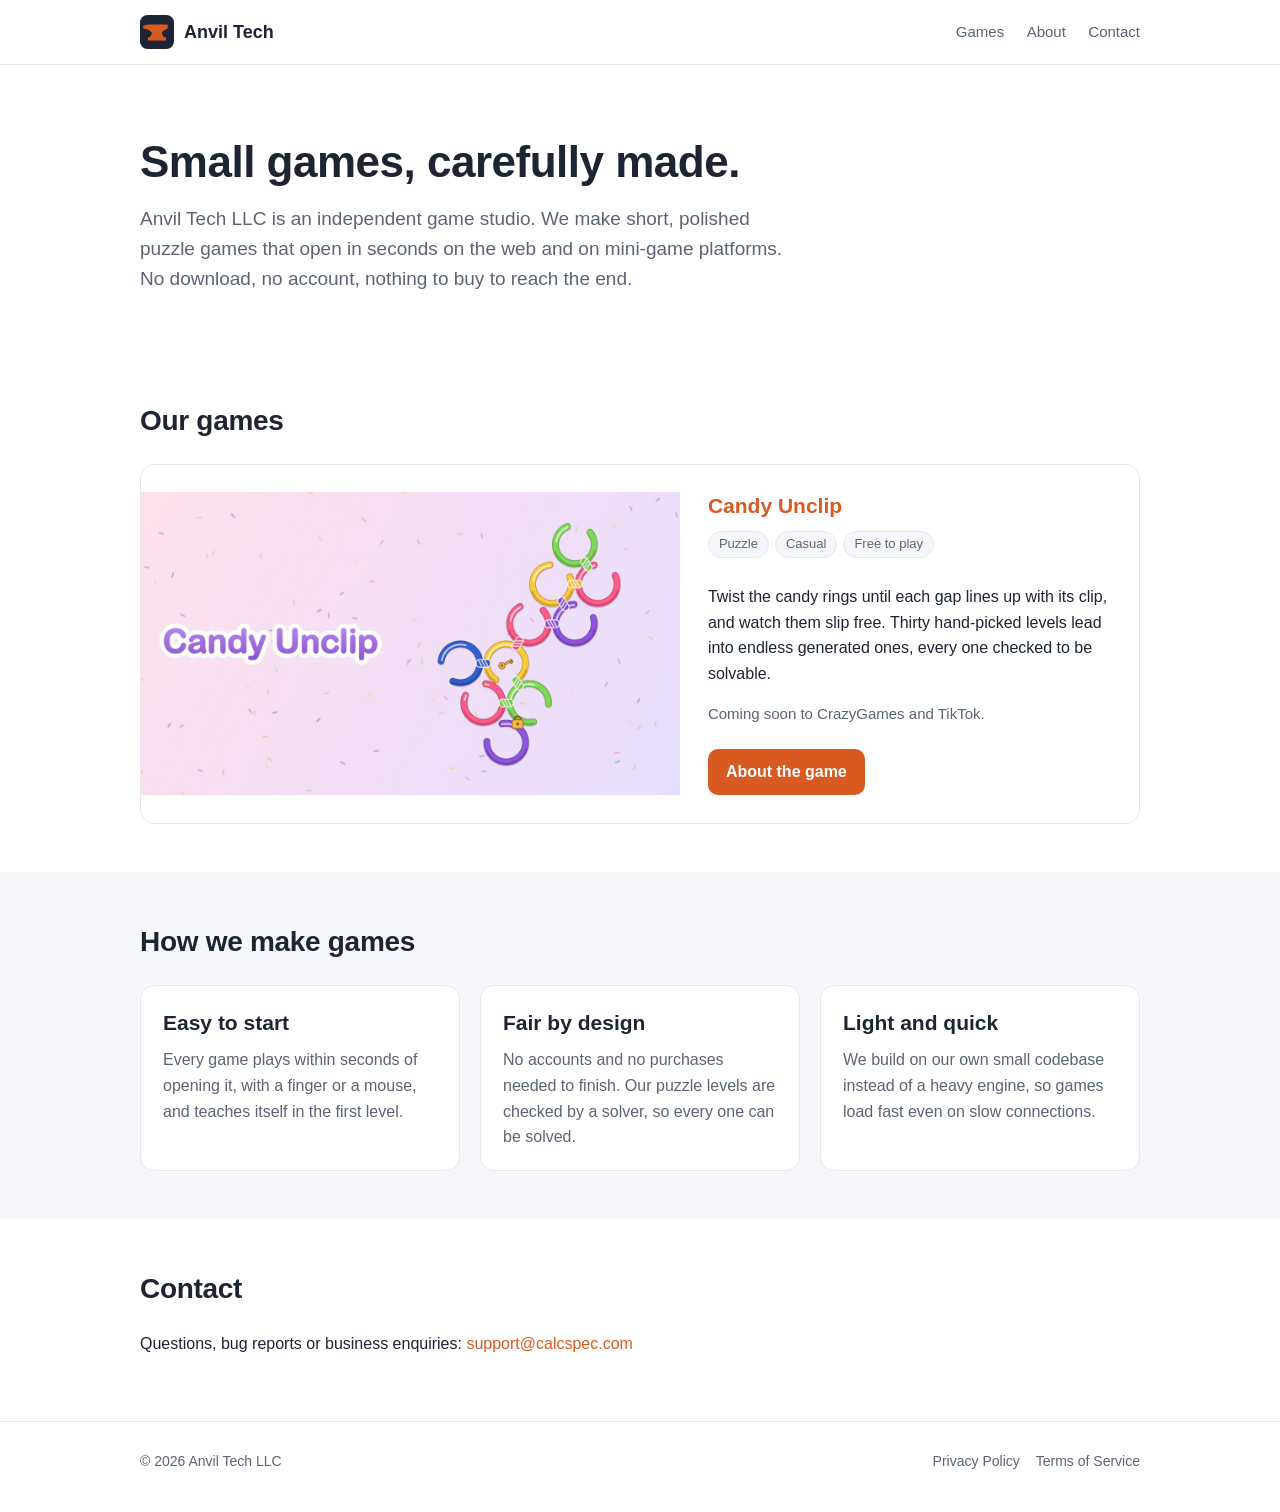
==== index.html @ 0a37cbaa "The Anvil Tech LLC website: home, Candy Unclip, privacy policy and terms of service Co-Authored-By: " ====
<!doctype html>
<html lang="en">
<head>
<meta charset="utf-8">
<meta name="viewport" content="width=device-width, initial-scale=1">
<title>Anvil Tech | Small games, carefully made</title>
<meta name="description" content="Anvil Tech LLC is an independent game studio making short, polished puzzle games for the web and for mini-game platforms.">
<link rel="icon" type="image/svg+xml" href="/assets/logo.svg">
<link rel="stylesheet" href="/assets/style.css">
</head>
<body>
<header class="site">
  <div class="wrap">
    <a class="brand" href="/"><img src="/assets/logo.svg" alt="">Anvil Tech</a>
    <nav class="site">
      <a href="/#games">Games</a>
      <a href="/#about">About</a>
      <a href="/#contact">Contact</a>
    </nav>
  </div>
</header>

<main>
  <div class="wrap hero">
    <h1>Small games, carefully made.</h1>
    <p>Anvil Tech LLC is an independent game studio. We make short, polished puzzle games that open in seconds on the web and on mini-game platforms. No download, no account, nothing to buy to reach the end.</p>
  </div>

  <section id="games">
    <div class="wrap">
      <h2>Our games</h2>
      <div class="card">
        <a href="/games/candy-unclip/"><img src="/assets/img/candy-unclip-cover.jpg" alt="Candy Unclip: candy-coloured rings clipped together" width="1280" height="720"></a>
        <div class="body">
          <h3><a href="/games/candy-unclip/">Candy Unclip</a></h3>
          <span class="tag">Puzzle</span><span class="tag">Casual</span><span class="tag">Free to play</span>
          <p>Twist the candy rings until each gap lines up with its clip, and watch them slip free. Thirty hand-picked levels lead into endless generated ones, every one checked to be solvable.</p>
          <p class="note">Coming soon to CrazyGames and TikTok.</p>
          <a class="btn" href="/games/candy-unclip/">About the game</a>
        </div>
      </div>
    </div>
  </section>

  <section id="about" class="soft">
    <div class="wrap">
      <h2>How we make games</h2>
      <div class="grid3">
        <div>
          <h3>Easy to start</h3>
          <p>Every game plays within seconds of opening it, with a finger or a mouse, and teaches itself in the first level.</p>
        </div>
        <div>
          <h3>Fair by design</h3>
          <p>No accounts and no purchases needed to finish. Our puzzle levels are checked by a solver, so every one can be solved.</p>
        </div>
        <div>
          <h3>Light and quick</h3>
          <p>We build on our own small codebase instead of a heavy engine, so games load fast even on slow connections.</p>
        </div>
      </div>
    </div>
  </section>

  <section id="contact">
    <div class="wrap">
      <h2>Contact</h2>
      <p>Questions, bug reports or business enquiries: <a href="mailto:support@calcspec.com">support@calcspec.com</a></p>
    </div>
  </section>
</main>

<footer class="site">
  <div class="wrap">
    <span>© 2026 Anvil Tech LLC</span>
    <span><a href="/privacy/">Privacy Policy</a><a href="/terms/">Terms of Service</a></span>
  </div>
</footer>
</body>
</html>
---- assets/style.css ----
:root {
  --ink: #1d2433;
  --muted: #5b6475;
  --line: #e6e8ee;
  --bg: #ffffff;
  --soft: #f6f7fa;
  --accent: #d95a20;
  --accent-ink: #ffffff;
  --radius: 14px;
  --max: 1040px;
}

* {
  box-sizing: border-box;
}

html {
  -webkit-text-size-adjust: 100%;
}

body {
  margin: 0;
  font: 16px/1.6 -apple-system, BlinkMacSystemFont, "Segoe UI", Roboto, "Helvetica Neue", Arial, sans-serif;
  color: var(--ink);
  background: var(--bg);
}

a {
  color: var(--accent);
  text-decoration: none;
}

a:hover {
  text-decoration: underline;
}

img {
  max-width: 100%;
  height: auto;
  display: block;
}

.wrap {
  max-width: var(--max);
  margin: 0 auto;
  padding: 0 20px;
}

header.site {
  border-bottom: 1px solid var(--line);
}

header.site .wrap {
  display: flex;
  align-items: center;
  justify-content: space-between;
  min-height: 64px;
  gap: 16px;
  flex-wrap: wrap;
}

.brand {
  display: flex;
  align-items: center;
  gap: 10px;
  font-weight: 800;
  font-size: 18px;
  color: var(--ink);
}

.brand:hover {
  text-decoration: none;
}

.brand img {
  width: 34px;
  height: 34px;
}

nav.site a {
  color: var(--muted);
  margin-left: 18px;
  font-size: 15px;
}

nav.site a:hover,
nav.site a[aria-current="page"] {
  color: var(--ink);
  text-decoration: none;
}

.hero {
  padding-top: 72px;
  padding-bottom: 56px;
}

.hero h1 {
  font-size: 44px;
  line-height: 1.15;
  margin: 0 0 16px;
  letter-spacing: -0.5px;
}

.hero p {
  font-size: 19px;
  color: var(--muted);
  max-width: 660px;
  margin: 0;
}

section {
  padding: 48px 0;
}

section.soft {
  background: var(--soft);
}

h2 {
  font-size: 28px;
  margin: 0 0 20px;
  letter-spacing: -0.3px;
}

h3 {
  font-size: 21px;
  margin: 0 0 8px;
}

.card {
  display: grid;
  grid-template-columns: 1.25fr 1fr;
  gap: 28px;
  align-items: center;
  background: #fff;
  border: 1px solid var(--line);
  border-radius: var(--radius);
  overflow: hidden;
}

.card .body {
  padding: 24px 28px 28px 0;
}

.tag {
  display: inline-block;
  font-size: 13px;
  color: var(--muted);
  background: var(--soft);
  border: 1px solid var(--line);
  border-radius: 999px;
  padding: 2px 10px;
  margin: 0 6px 10px 0;
}

.btn {
  display: inline-block;
  background: var(--accent);
  color: var(--accent-ink);
  font-weight: 700;
  padding: 10px 18px;
  border-radius: 10px;
  margin-top: 8px;
}

.btn:hover {
  text-decoration: none;
  filter: brightness(1.06);
}

.note {
  color: var(--muted);
  font-size: 15px;
}

.grid3 {
  display: grid;
  grid-template-columns: repeat(3, 1fr);
  gap: 20px;
}

.grid3 > div {
  background: #fff;
  border: 1px solid var(--line);
  border-radius: var(--radius);
  padding: 20px 22px;
}

.grid3 p {
  margin: 0;
  color: var(--muted);
}

.game-head {
  display: flex;
  align-items: center;
  gap: 18px;
  margin: 48px 0 20px;
}

.game-head img {
  width: 88px;
  height: 88px;
  border-radius: 20px;
}

.game-head h1 {
  font-size: 38px;
  margin: 0;
  letter-spacing: -0.4px;
}

.game-head p {
  margin: 2px 0 0;
  color: var(--muted);
}

.cover {
  border-radius: var(--radius);
  border: 1px solid var(--line);
}

.shots {
  display: grid;
  grid-template-columns: repeat(4, 1fr);
  gap: 14px;
}

.shots img {
  border-radius: 12px;
  border: 1px solid var(--line);
}

.doc {
  max-width: 760px;
  padding-bottom: 32px;
}

.doc h1 {
  font-size: 34px;
  margin: 48px 0 6px;
  letter-spacing: -0.3px;
}

.doc .date {
  color: var(--muted);
  margin: 0 0 28px;
}

.doc h2 {
  font-size: 22px;
  margin: 32px 0 10px;
}

.doc li {
  margin: 4px 0;
}

footer.site {
  border-top: 1px solid var(--line);
  padding: 28px 0 40px;
  color: var(--muted);
  font-size: 14px;
}

footer.site .wrap {
  display: flex;
  flex-wrap: wrap;
  justify-content: space-between;
  gap: 12px;
}

footer.site a {
  color: var(--muted);
  margin-left: 16px;
}

@media (max-width: 760px) {
  .hero {
    padding-top: 44px;
    padding-bottom: 32px;
  }

  .hero h1 {
    font-size: 32px;
  }

  .card {
    grid-template-columns: 1fr;
    gap: 0;
  }

  .card .body {
    padding: 20px 20px 24px;
  }

  .grid3 {
    grid-template-columns: 1fr;
  }

  .shots {
    grid-template-columns: repeat(2, 1fr);
  }

  nav.site a {
    margin: 0 14px 0 0;
    font-size: 14px;
  }

  header.site .wrap {
    padding-top: 10px;
    padding-bottom: 10px;
  }

  .game-head h1 {
    font-size: 30px;
  }

  footer.site a {
    margin: 0 16px 0 0;
  }
}
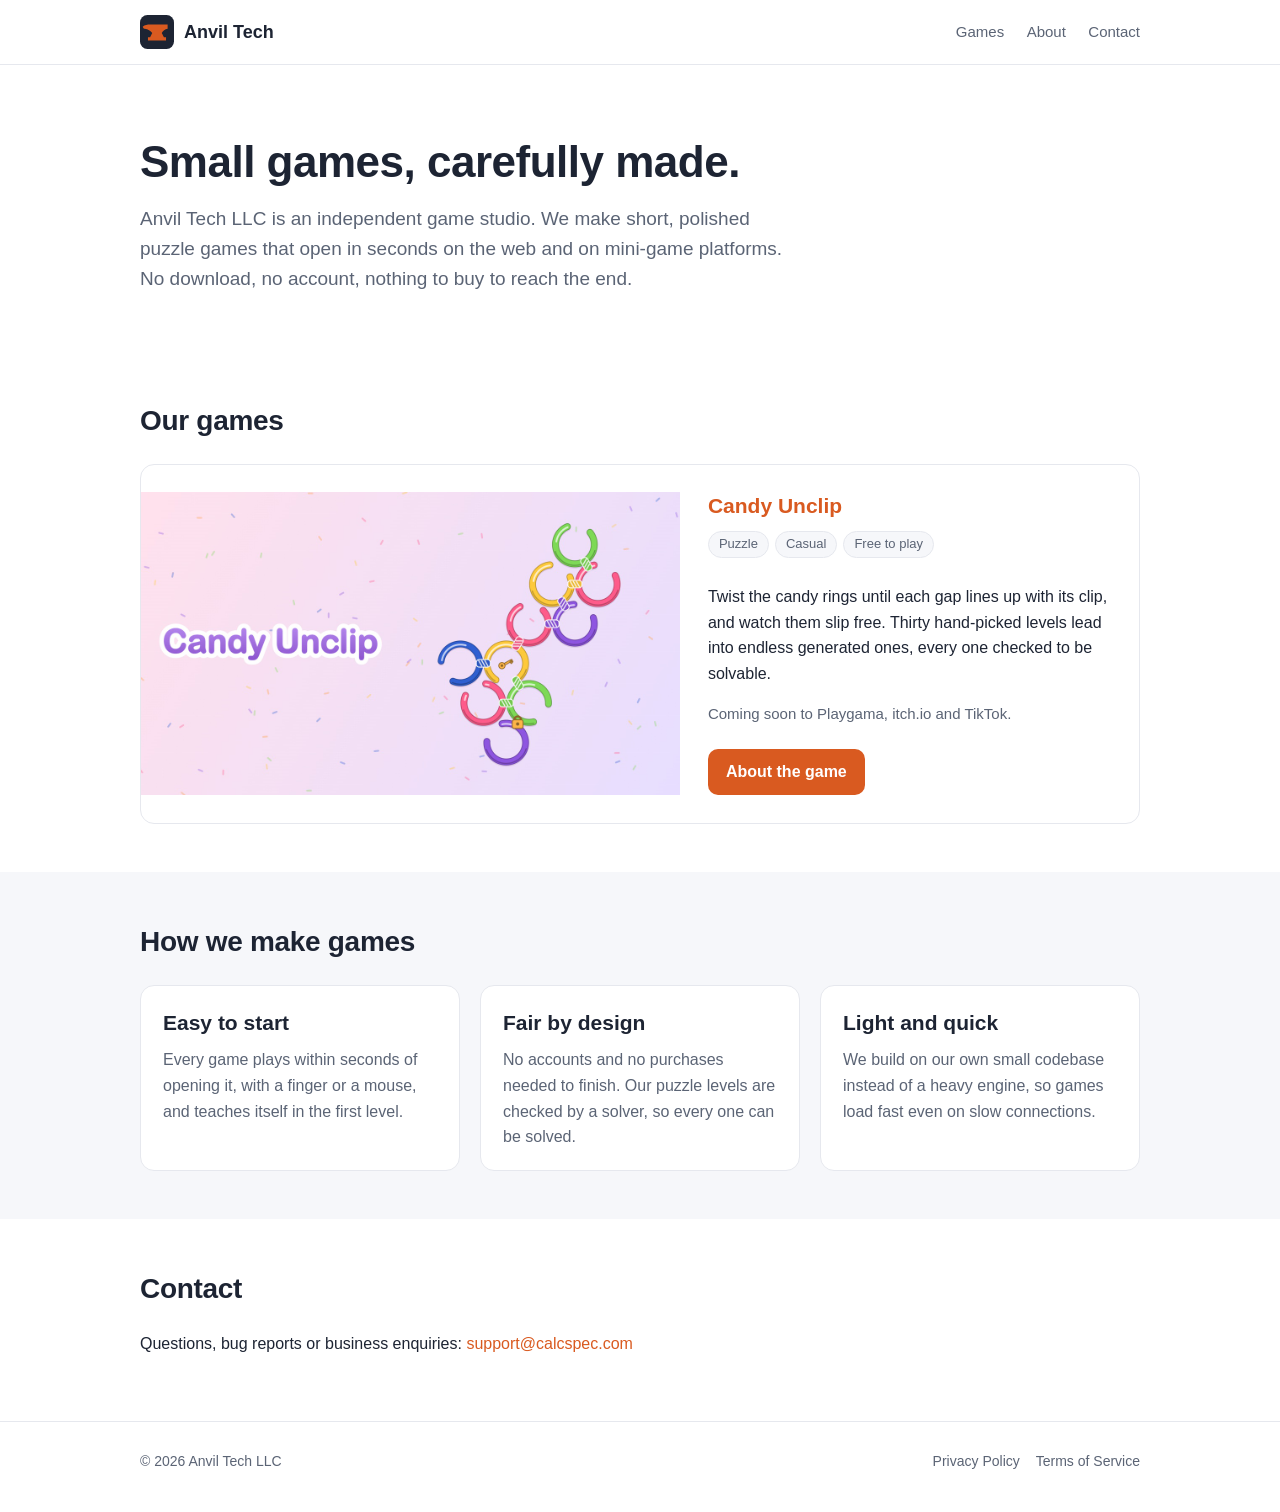
==== commit e9605eb3: "Playgama and itch.io instead of CrazyGames: where to play, the platforms in the terms, and Playgama'" ====
--- a/index.html
+++ b/index.html
@@ -35,7 +35,7 @@
           <h3><a href="/games/candy-unclip/">Candy Unclip</a></h3>
           <span class="tag">Puzzle</span><span class="tag">Casual</span><span class="tag">Free to play</span>
           <p>Twist the candy rings until each gap lines up with its clip, and watch them slip free. Thirty hand-picked levels lead into endless generated ones, every one checked to be solvable.</p>
-          <p class="note">Coming soon to CrazyGames and TikTok.</p>
+          <p class="note">Coming soon to Playgama, itch.io and TikTok.</p>
           <a class="btn" href="/games/candy-unclip/">About the game</a>
         </div>
       </div>
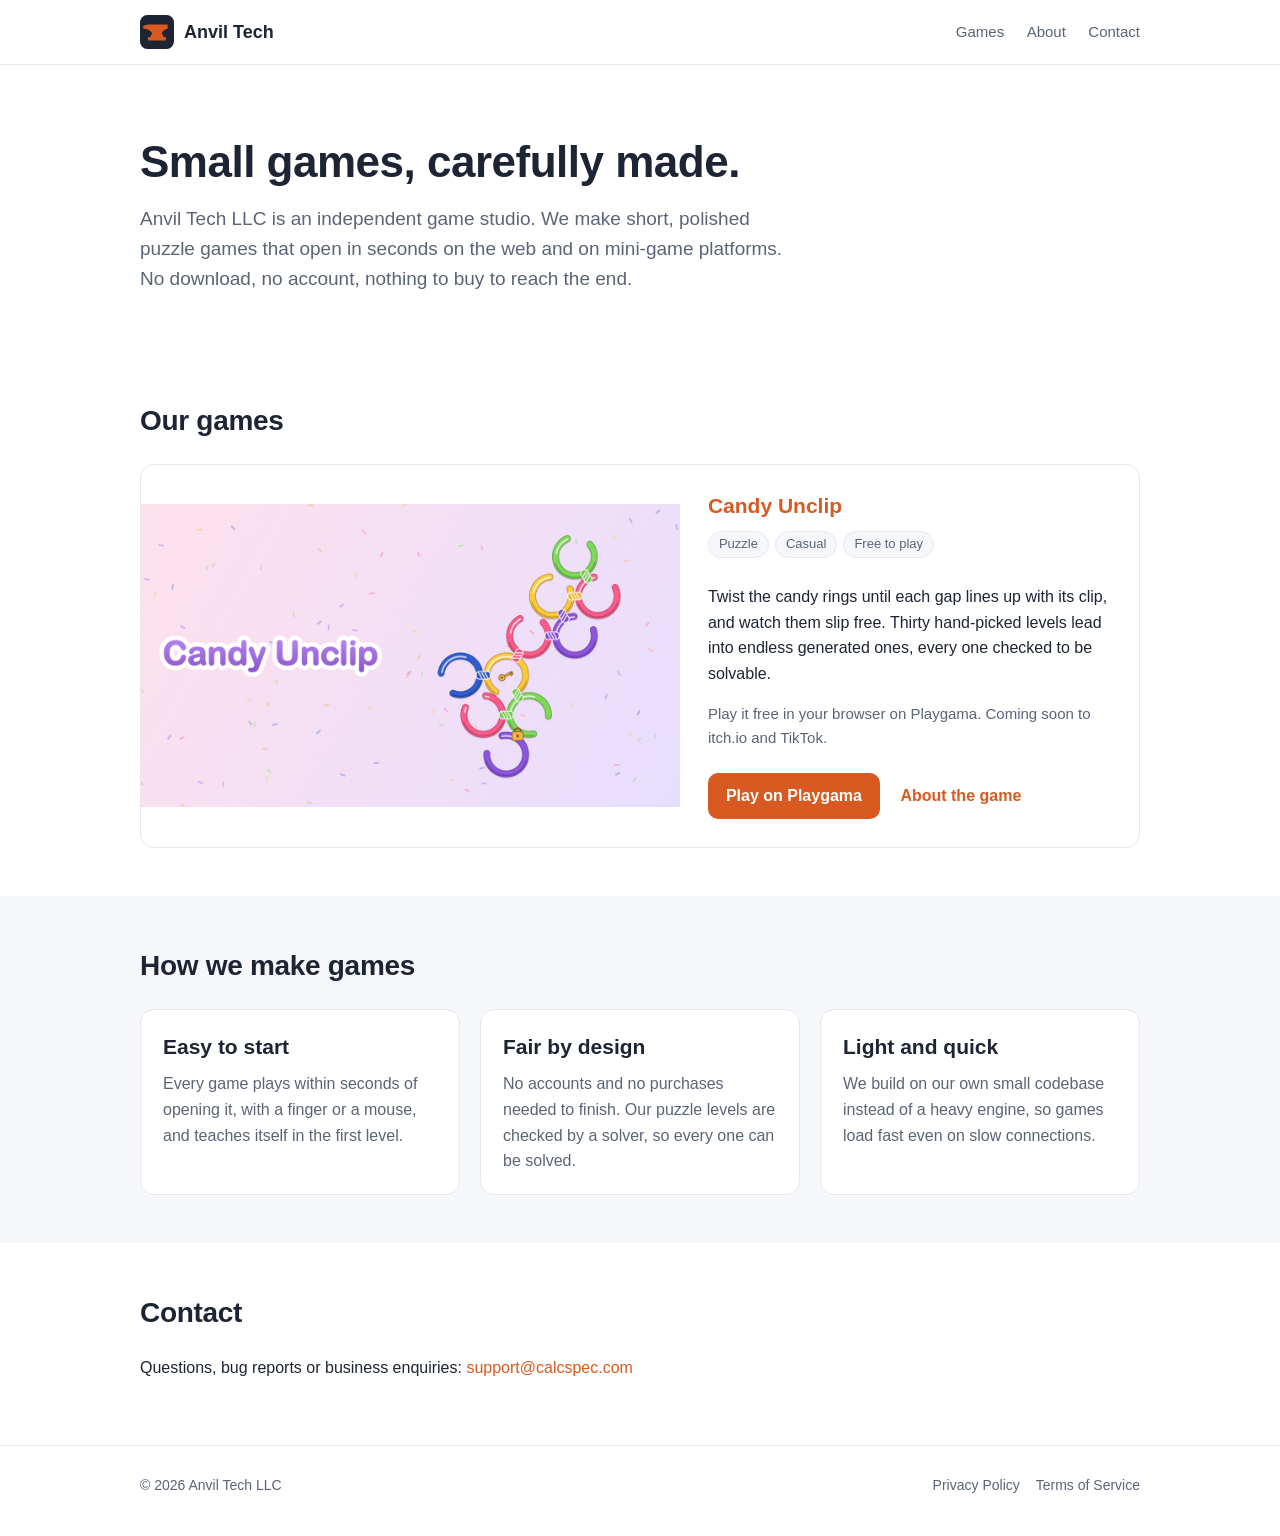
==== commit 91a71527: "Candy Unclip is playable on Playgama: a Play on Playgama button on the home and game pages Co-Author" ====
--- a/index.html
+++ b/index.html
@@ -35,8 +35,9 @@
           <h3><a href="/games/candy-unclip/">Candy Unclip</a></h3>
           <span class="tag">Puzzle</span><span class="tag">Casual</span><span class="tag">Free to play</span>
           <p>Twist the candy rings until each gap lines up with its clip, and watch them slip free. Thirty hand-picked levels lead into endless generated ones, every one checked to be solvable.</p>
-          <p class="note">Coming soon to Playgama, itch.io and TikTok.</p>
-          <a class="btn" href="/games/candy-unclip/">About the game</a>
+          <p class="note">Play it free in your browser on Playgama. Coming soon to itch.io and TikTok.</p>
+          <a class="btn" href="https://playgama.ai/play/m6q2o6n37qvutb">Play on Playgama</a>
+          <a class="more" href="/games/candy-unclip/">About the game</a>
         </div>
       </div>
     </div>
--- a/assets/style.css
+++ b/assets/style.css
@@ -168,6 +168,12 @@
   filter: brightness(1.06);
 }
 
+.more {
+  display: inline-block;
+  margin: 8px 0 0 16px;
+  font-weight: 600;
+}
+
 .note {
   color: var(--muted);
   font-size: 15px;
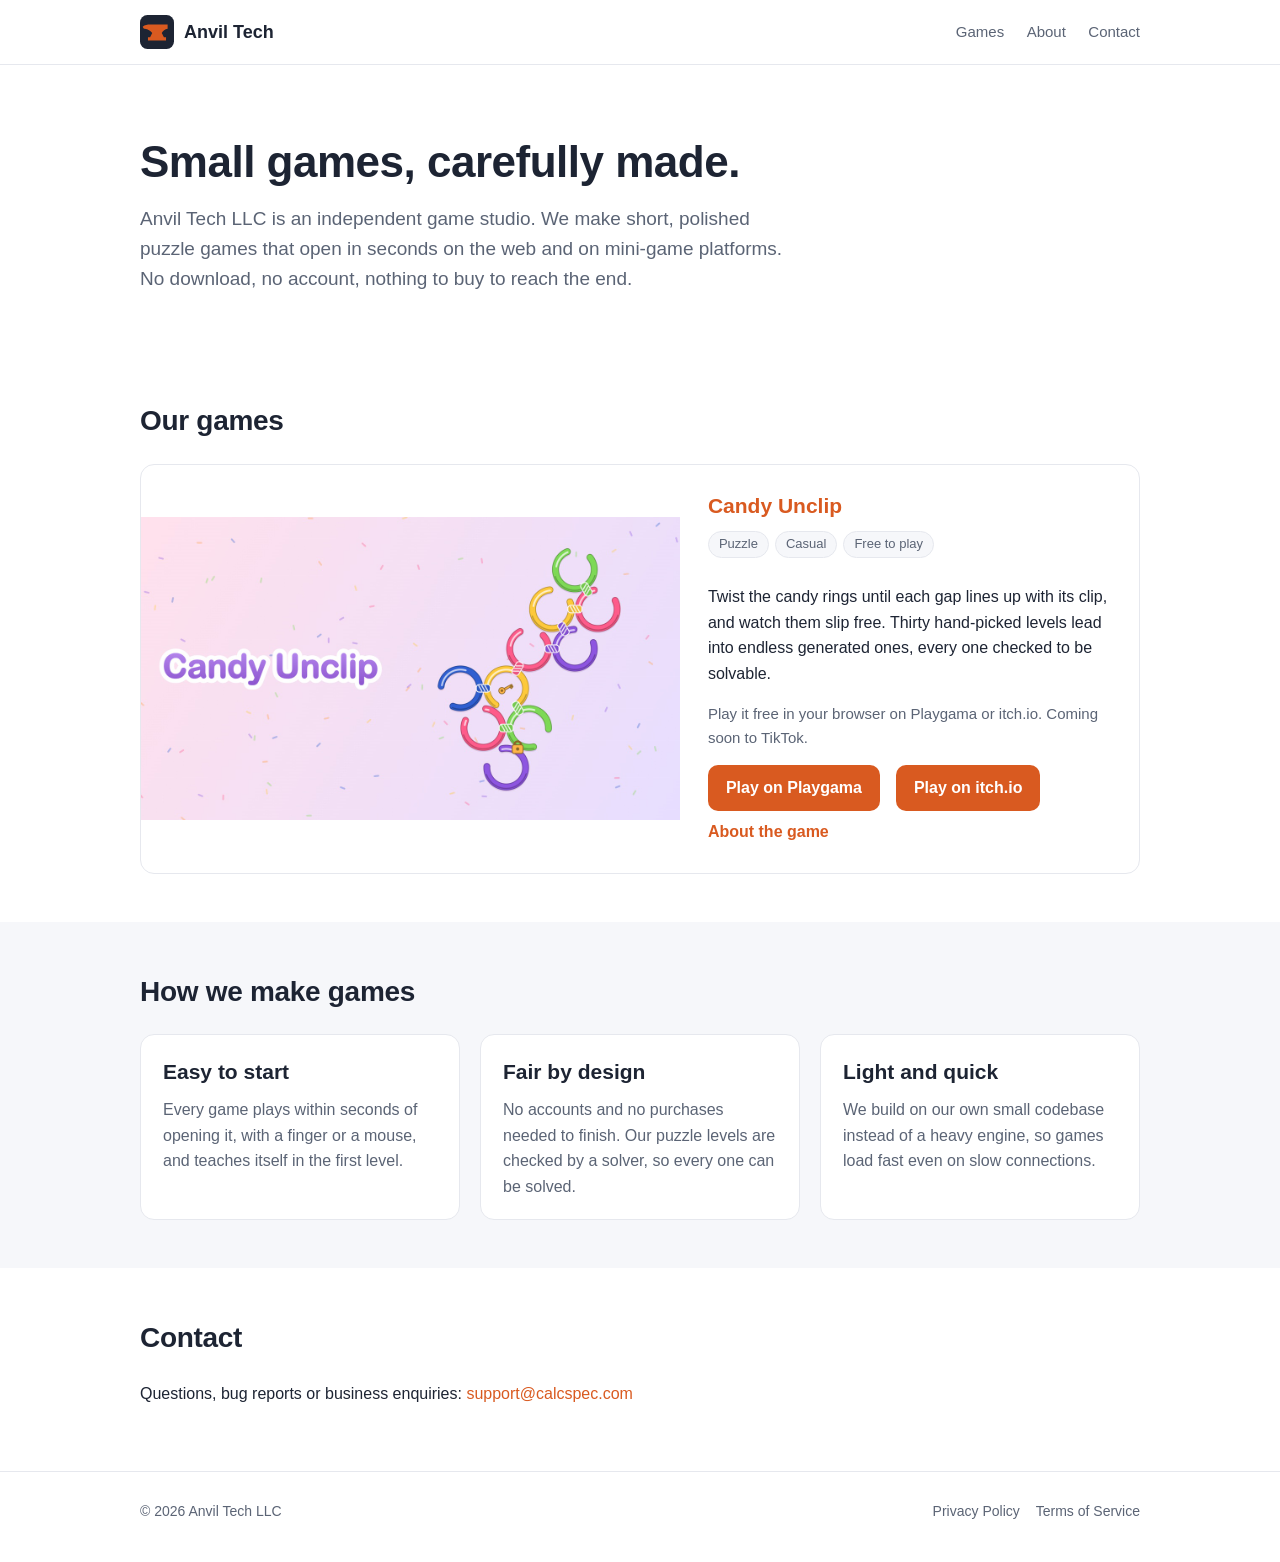
==== commit 4eab54ff: "Candy Unclip is on itch.io: a Play on itch.io button beside Playgama's on the home and game pages Co" ====
--- a/index.html
+++ b/index.html
@@ -35,9 +35,12 @@
           <h3><a href="/games/candy-unclip/">Candy Unclip</a></h3>
           <span class="tag">Puzzle</span><span class="tag">Casual</span><span class="tag">Free to play</span>
           <p>Twist the candy rings until each gap lines up with its clip, and watch them slip free. Thirty hand-picked levels lead into endless generated ones, every one checked to be solvable.</p>
-          <p class="note">Play it free in your browser on Playgama. Coming soon to itch.io and TikTok.</p>
-          <a class="btn" href="https://playgama.ai/play/m6q2o6n37qvutb">Play on Playgama</a>
-          <a class="more" href="/games/candy-unclip/">About the game</a>
+          <p class="note">Play it free in your browser on Playgama or itch.io. Coming soon to TikTok.</p>
+          <div class="actions">
+            <a class="btn" href="https://playgama.ai/play/m6q2o6n37qvutb">Play on Playgama</a>
+            <a class="btn" href="https://nightgaragegames.itch.io/candy-unclip">Play on itch.io</a>
+            <a class="more" href="/games/candy-unclip/">About the game</a>
+          </div>
         </div>
       </div>
     </div>
--- a/assets/style.css
+++ b/assets/style.css
@@ -168,6 +168,20 @@
   filter: brightness(1.06);
 }
 
+/* Buttons and links side by side; what wraps starts at the left edge. */
+.actions {
+  display: flex;
+  flex-wrap: wrap;
+  align-items: center;
+  gap: 8px 16px;
+  margin-top: 8px;
+}
+
+.actions .btn,
+.actions .more {
+  margin: 0;
+}
+
 .more {
   display: inline-block;
   margin: 8px 0 0 16px;
